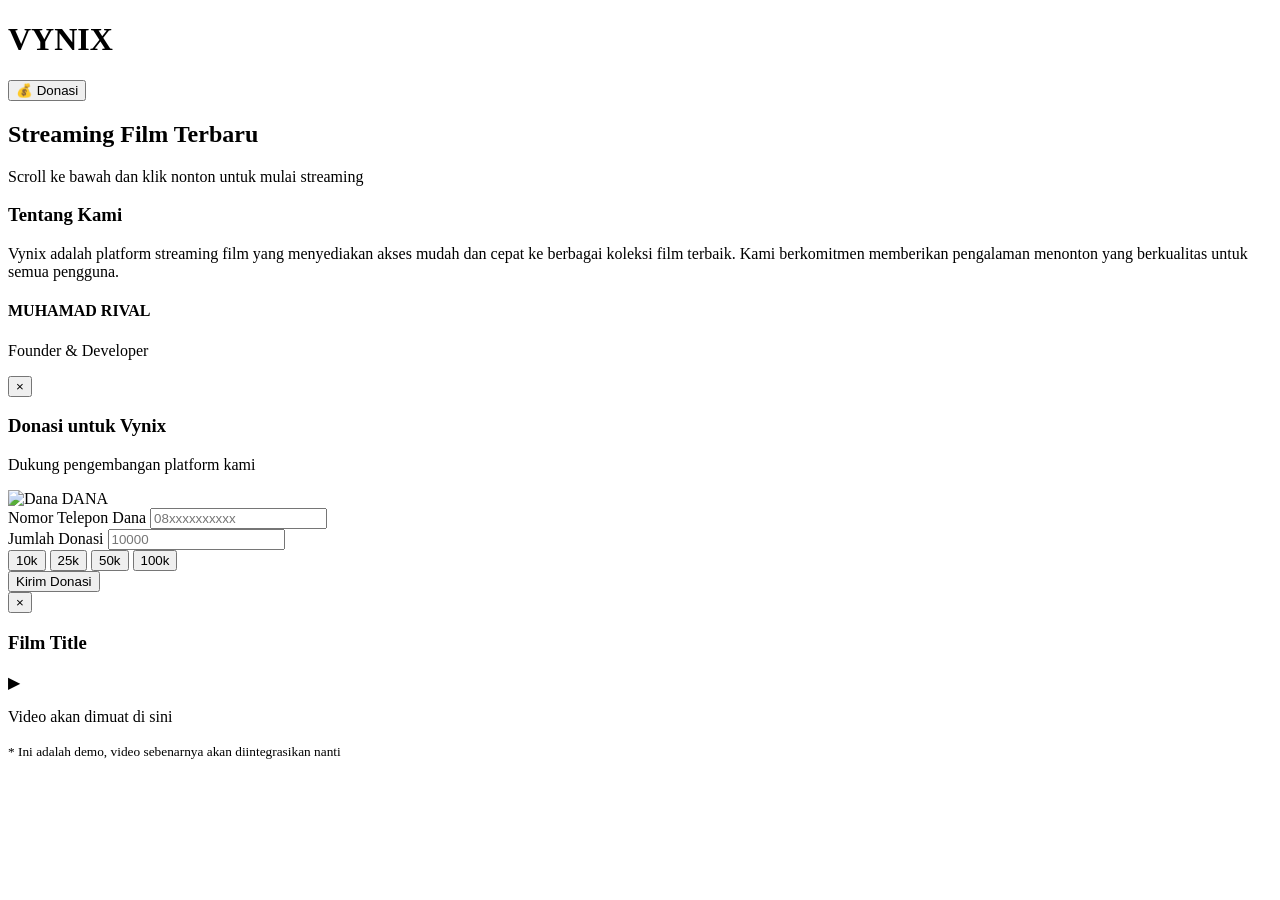
==== Index.html @ 9501a450 "Create Index.html" ====
<!DOCTYPE html>
<html lang="id">
<head>
  <meta charset="UTF-8" />
  <meta name="viewport" content="width=device-width, initial-scale=1.0" />
  <title>Vynix - Streaming Film</title>
  <link rel="stylesheet" href="style.css" />
  <link href="https://fonts.googleapis.com/css2?family=Orbitron:wght@400;700;900&family=Exo+2:wght@300;400;500;600;700&display=swap" rel="stylesheet" />
</head>
<body>
  <!-- Header -->
  <header class="header">
    <div class="container">
      <h1 class="logo">VYNIX</h1>
      <button class="donate-btn" id="donateBtn">
        <span class="donate-icon">💰</span>
        Donasi
      </button>
    </div>
  </header>

  <!-- Main Content -->
  <main class="main">
    <div class="container">
      <section class="hero">
        <h2 class="hero-title">Streaming Film Terbaru</h2>
        <p class="hero-subtitle">Scroll ke bawah dan klik nonton untuk mulai streaming</p>
      </section>

      <!-- Grid Film -->
      <section class="movies-grid" id="moviesGrid">
        <!-- Film akan muncul lewat JavaScript -->
      </section>
    </div>
  </main>

  <!-- Tentang Kami -->
  <section class="about">
    <div class="container">
      <h3 class="about-title">Tentang Kami</h3>
      <p class="about-text">
        Vynix adalah platform streaming film yang menyediakan akses mudah dan cepat ke berbagai koleksi film terbaik. Kami berkomitmen memberikan pengalaman menonton yang berkualitas untuk semua pengguna.
      </p>
      <div class="creator">
        <h4 class="creator-name">MUHAMAD RIVAL</h4>
        <p class="creator-title">Founder & Developer</p>
      </div>
    </div>
  </section>

  <!-- Modal Donasi -->
  <div class="modal-overlay" id="donationModal">
    <div class="modal-content">
      <button class="modal-close" id="closeModal">&times;</button>
      <div class="modal-header">
        <h3>Donasi untuk Vynix</h3>
        <p>Dukung pengembangan platform kami</p>
      </div>
      <div class="modal-body">
        <div class="donation-method">
          <div class="method-header">
            <img src="https://images.pexels.com/photos/6863183/pexels-photo-6863183.jpeg?auto=compress&cs=tinysrgb&w=100&h=100&fit=crop" alt="Dana" class="dana-logo" />
            <span class="method-name">DANA</span>
          </div>
          <form class="donation-form" id="donationForm">
            <div class="form-group">
              <label for="phoneNumber">Nomor Telepon Dana</label>
              <input type="tel" id="phoneNumber" placeholder="08xxxxxxxxxx" required />
            </div>
            <div class="form-group">
              <label for="amount">Jumlah Donasi</label>
              <input type="number" id="amount" placeholder="10000" min="1000" required />
            </div>
            <div class="quick-amounts">
              <button type="button" class="quick-amount" data-amount="10000">10k</button>
              <button type="button" class="quick-amount" data-amount="25000">25k</button>
              <button type="button" class="quick-amount" data-amount="50000">50k</button>
              <button type="button" class="quick-amount" data-amount="100000">100k</button>
            </div>
            <button type="submit" class="submit-btn">Kirim Donasi</button>
          </form>
        </div>
      </div>
    </div>
  </div>

  <!-- Video Player Modal -->
  <div class="video-modal" id="videoModal">
    <div class="video-container">
      <button class="video-close" id="closeVideo">&times;</button>
      <div class="video-header">
        <h3 id="videoTitle">Film Title</h3>
      </div>
      <div class="video-player">
        <div class="video-placeholder">
          <div class="play-button">▶</div>
          <p>Video akan dimuat di sini</p>
          <small>* Ini adalah demo, video sebenarnya akan diintegrasikan nanti</small>
        </div>
      </div>
    </div>
  </div>

  <!-- JS -->
  <script src="script.js"></script>
</body>
</html>
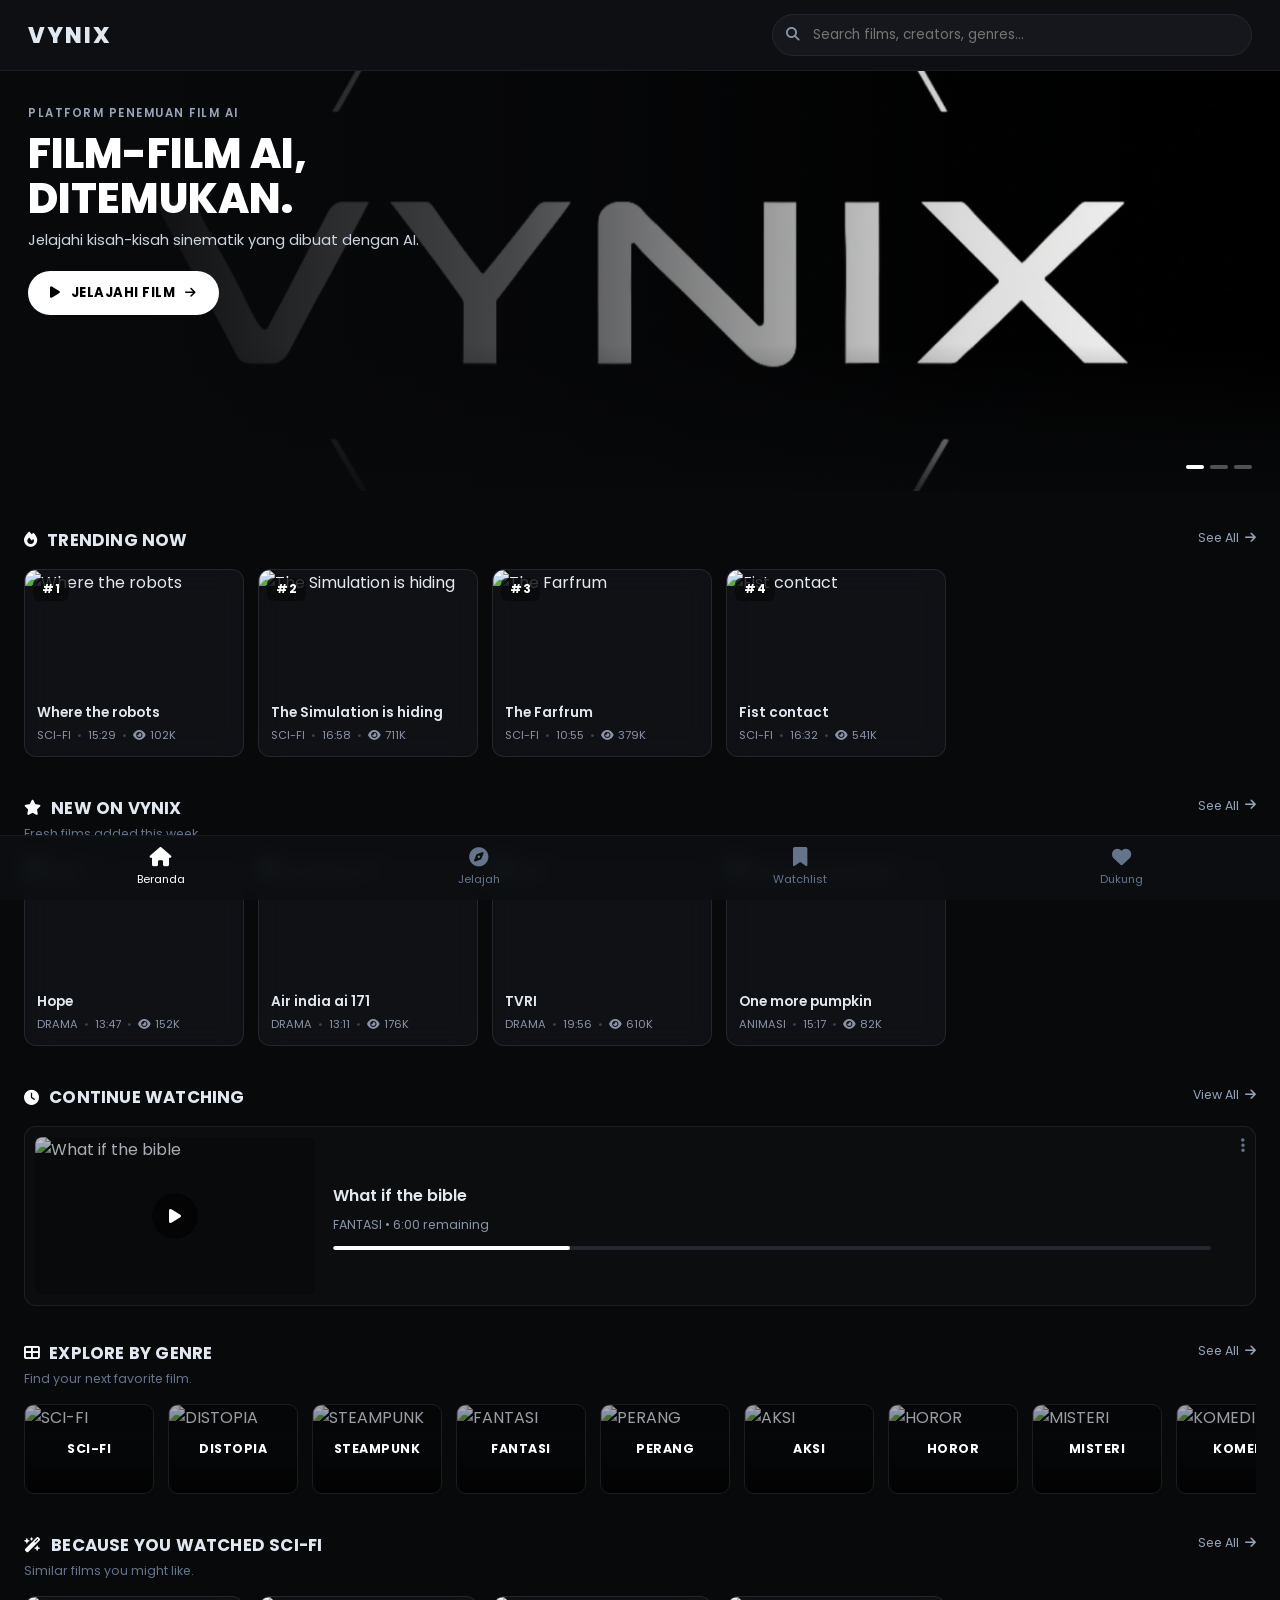
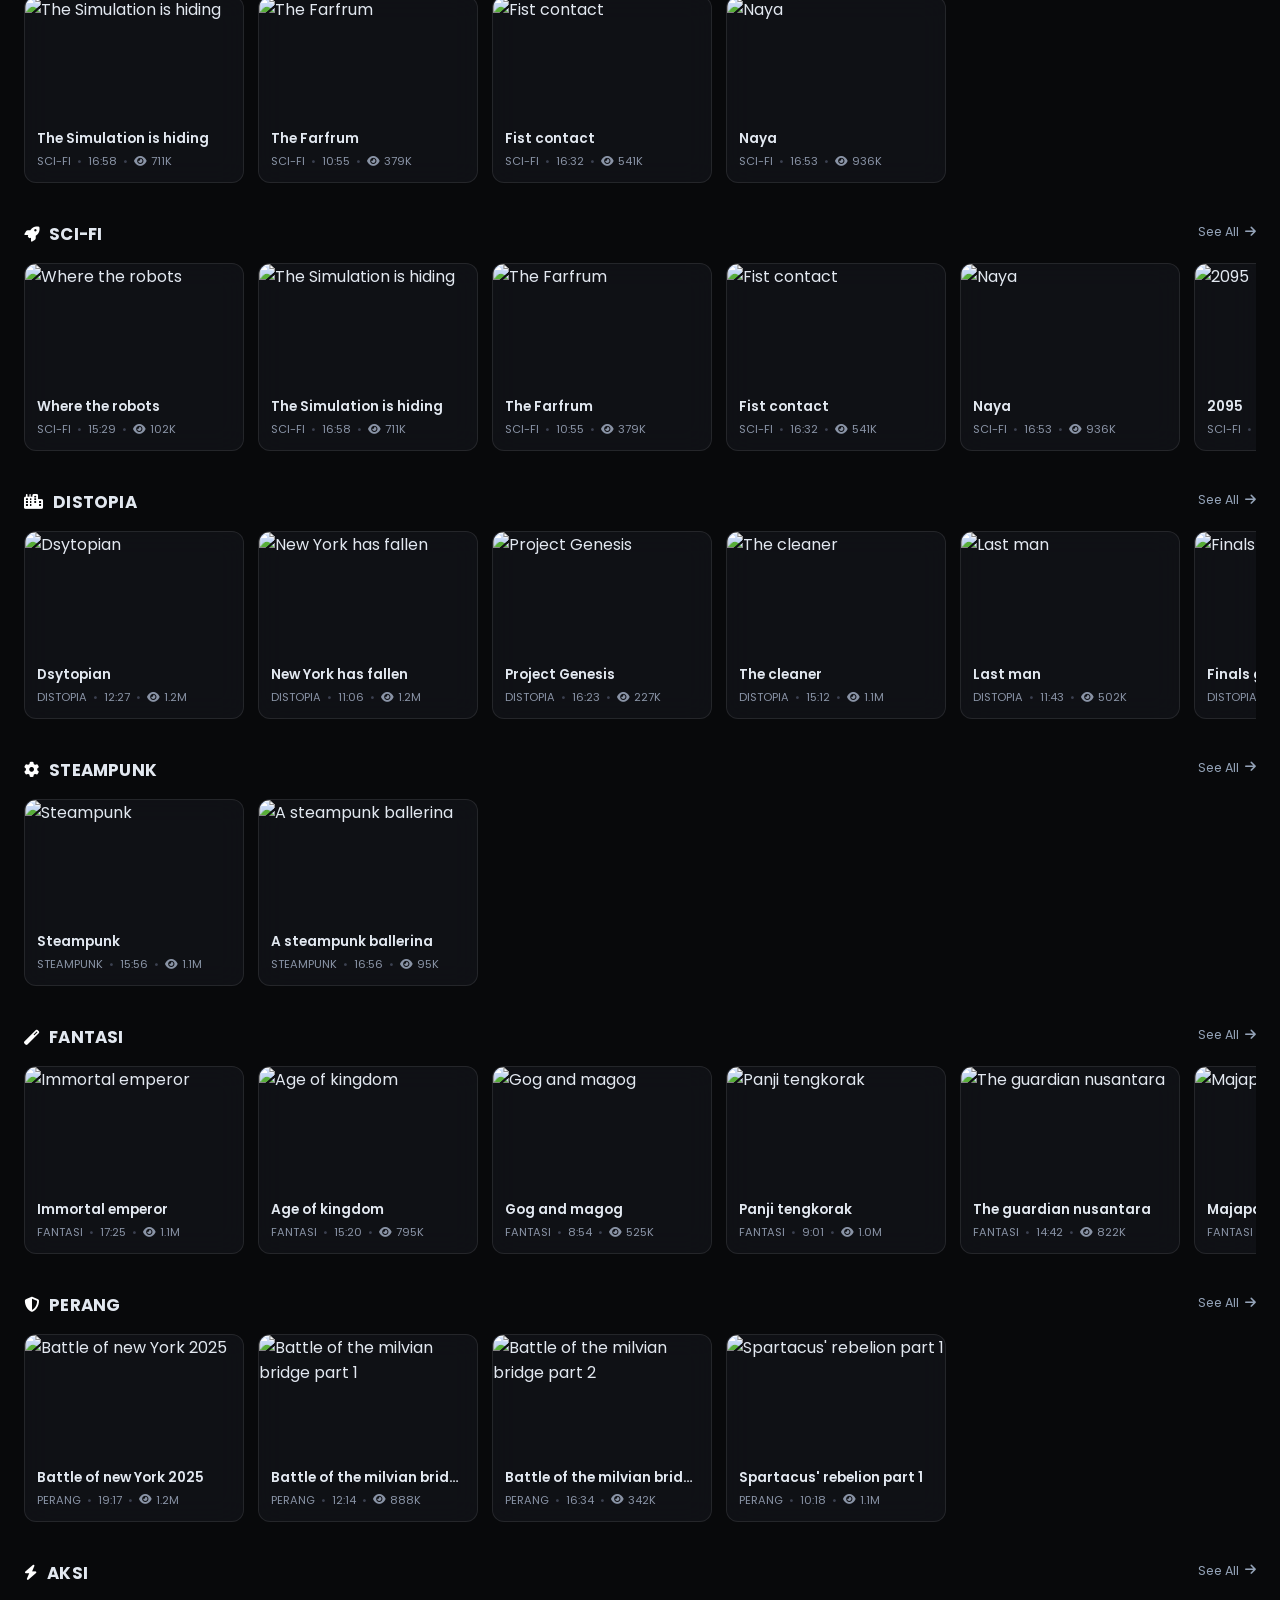
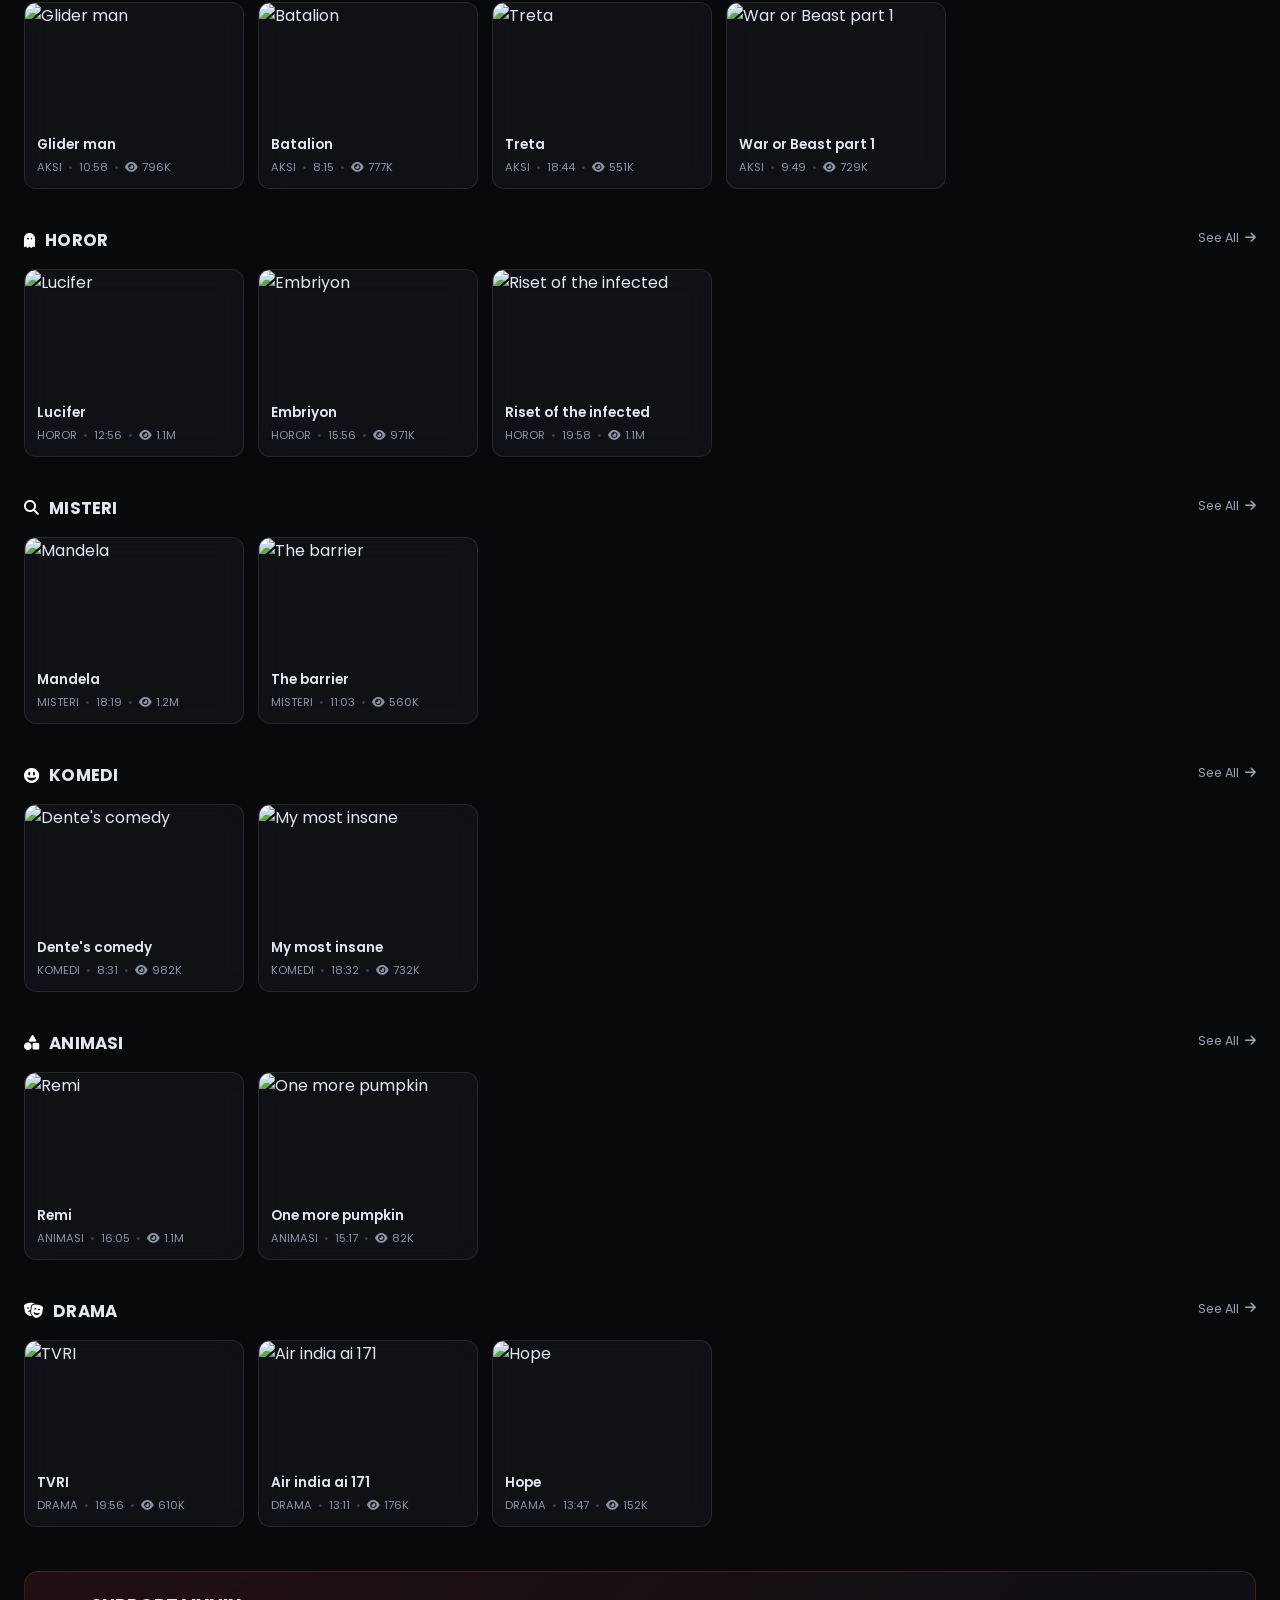
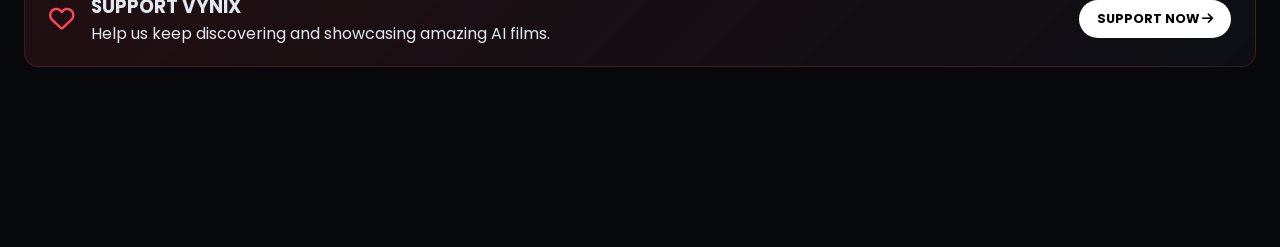
==== commit dfd6684b: "Create Index.html" ====
--- a/Index.html
+++ b/Index.html
@@ -1,107 +1,187 @@
 <!DOCTYPE html>
 <html lang="id">
 <head>
-  <meta charset="UTF-8" />
-  <meta name="viewport" content="width=device-width, initial-scale=1.0" />
-  <title>Vynix - Streaming Film</title>
-  <link rel="stylesheet" href="style.css" />
-  <link href="https://fonts.googleapis.com/css2?family=Orbitron:wght@400;700;900&family=Exo+2:wght@300;400;500;600;700&display=swap" rel="stylesheet" />
+    <meta charset="UTF-8">
+    <meta name="viewport" content="width=device-width, initial-scale=1.0">
+    <title>Vynix - AI Film Discovery Platform</title>
+    <!-- Font Poppins & Font Awesome -->
+    <link rel="preconnect" href="https://fonts.googleapis.com">
+    <link rel="preconnect" href="https://fonts.gstatic.com" crossorigin>
+    <link href="https://fonts.googleapis.com/css2?family=Poppins:wght@300;400;500;600;700;800&display=swap" rel="stylesheet">
+    <link rel="stylesheet" href="https://cdnjs.cloudflare.com/ajax/libs/font-awesome/6.4.0/css/all.min.css">
+    <link rel="stylesheet" href="style.css">
 </head>
-<body>
-  <!-- Header -->
-  <header class="header">
-    <div class="container">
-      <h1 class="logo">VYNIX</h1>
-      <button class="donate-btn" id="donateBtn">
-        <span class="donate-icon">💰</span>
-        Donasi
-      </button>
+<body data-theme='dark'>
+
+    <!-- HEADER -->
+    <header class="header">
+        <div class="logo">VYNIX</div>
+        <div class="header-search" id="headerSearchPill">
+            <i class="fas fa-search search-icon-inside"></i>
+            <input type="text" placeholder="Search films, creators, genres..." id="topSearchInput">
+        </div>
+        <button class="header-search-icon-btn" id="headerSearchIconBtn" aria-label="Search">
+            <i class="fas fa-search"></i>
+        </button>
+    </header>
+
+    <!-- BERANDA (MAIN VIEW) -->
+    <main class="main-content main-view" id="main-content">
+
+        <!-- HERO BANNER -->
+        <div class="hero-section">
+            <div class="hero-overlay"></div>
+            <img src="IMG_20260913_215136.jpg" alt="AI Films Discovered" class="hero-bg-img" onerror="this.src='https://img.youtube.com/vi/3vfhIeNHhv4/maxresdefault.jpg'">
+            <div class="hero-text-content">
+                <span class="hero-tag">PLATFORM PENEMUAN FILM AI</span>
+                <h1 class="hero-main-title">FILM-FILM AI,<br>DITEMUKAN.</h1>
+                <p class="hero-description">Jelajahi kisah-kisah sinematik yang dibuat dengan AI.</p>
+                <button class="btn-explore-hero hero-play-btn">
+                    <i class="fas fa-play"></i> JELAJAHI FILM <i class="fas fa-arrow-right hero-btn-arrow"></i>
+                </button>
+            </div>
+            <div class="hero-dots" id="heroDots">
+                <span class="dot active"></span>
+                <span class="dot"></span>
+                <span class="dot"></span>
+            </div>
+        </div>
+
+        <!-- CONTAINER UNTUK FILM DARI JSON (Trending, New, Continue, Genre, Recs, per-genre rows) -->
+        <div id="dynamic-home-content"></div>
+
+        <!-- SUPPORT VYNIX BANNER -->
+        <section class="support-banner-card">
+            <div class="support-banner-left">
+                <i class="far fa-heart support-heart-icon"></i>
+                <div>
+                    <h3>SUPPORT VYNIX</h3>
+                    <p>Help us keep discovering and showcasing amazing AI films.</p>
+                </div>
+            </div>
+            <a href="https://saweria.co/Telierlabs" target="_blank" rel="noopener noreferrer" class="btn-support-now">
+                SUPPORT NOW <i class="fas fa-arrow-right"></i>
+            </a>
+        </section>
+    </main>
+
+    <!-- HALAMAN JELAJAH -->
+    <div id="explore-page-view" class="main-view hidden-view">
+        <div class="search-bar-container" style="padding: 20px;">
+            <div class="header-search" style="width: 100%;">
+                <i class="fas fa-search search-icon-inside"></i>
+                <input type="text" id="searchInput" placeholder="Cari Genre: SCI-FI, FANTASI, HOROR...">
+            </div>
+        </div>
+        <div id="explore-content" style="padding: 0 20px 100px;"></div>
     </div>
-  </header>
 
-  <!-- Main Content -->
-  <main class="main">
-    <div class="container">
-      <section class="hero">
-        <h2 class="hero-title">Streaming Film Terbaru</h2>
-        <p class="hero-subtitle">Scroll ke bawah dan klik nonton untuk mulai streaming</p>
-      </section>
+    <!-- HALAMAN WATCHLIST -->
+    <div id="watchlist-page-view" class="main-view hidden-view">
+        <div class="watchlist-header">
+            <h2>Watchlist</h2>
+            <div class="watchlist-tabs" id="watchlistTabs">
+                <button class="watchlist-tab active" data-filter="all">Semua <span id="wlCountAll">0</span></button>
+                <button class="watchlist-tab" data-filter="unwatched">Belum Ditonton <span id="wlCountUnwatched">0</span></button>
+                <button class="watchlist-tab" data-filter="watched">Sudah Ditonton <span id="wlCountWatched">0</span></button>
+            </div>
+        </div>
+        <div id="watchlistListContainer" class="watchlist-list"></div>
+    </div>
 
-      <!-- Grid Film -->
-      <section class="movies-grid" id="moviesGrid">
-        <!-- Film akan muncul lewat JavaScript -->
-      </section>
+    <!-- HALAMAN DUKUNG -->
+    <div id="support-page-view" class="main-view hidden-view">
+        <div class="support-hero">
+            <!-- Ganti src di bawah ini dengan gambar hero khusus kamu -->
+            <img src="support-hero.jpg" alt="Dukung Vynix" class="support-hero-img" onerror="this.style.display='none'">
+            <div class="support-hero-overlay"></div>
+            <div class="support-hero-text">
+                <h1>DUKUNG VYNIX</h1>
+                <p>Setiap dukungan berarti. Terima kasih sudah menjadi bagian dari perjalanan ini.</p>
+            </div>
+        </div>
+
+        <div class="support-body">
+            <a href="https://saweria.co/Telierlabs" target="_blank" rel="noopener noreferrer" class="btn-support-main">
+                <i class="fas fa-gift"></i> Dukung Sekarang <i class="fas fa-arrow-right"></i>
+            </a>
+            <p class="support-via">via Saweria</p>
+
+            <div class="support-benefits">
+                <div class="support-benefit-item">
+                    <i class="fas fa-cubes"></i>
+                    <span>Bantu pengembangan platform</span>
+                </div>
+                <div class="support-benefit-item">
+                    <i class="fas fa-film"></i>
+                    <span>Tambah koleksi film AI</span>
+                </div>
+                <div class="support-benefit-item">
+                    <i class="fas fa-people-arrows"></i>
+                    <span>Dukung kreator independen</span>
+                </div>
+            </div>
+        </div>
     </div>
-  </main>
 
-  <!-- Tentang Kami -->
-  <section class="about">
-    <div class="container">
-      <h3 class="about-title">Tentang Kami</h3>
-      <p class="about-text">
-        Vynix adalah platform streaming film yang menyediakan akses mudah dan cepat ke berbagai koleksi film terbaik. Kami berkomitmen memberikan pengalaman menonton yang berkualitas untuk semua pengguna.
-      </p>
-      <div class="creator">
-        <h4 class="creator-name">MUHAMAD RIVAL</h4>
-        <p class="creator-title">Founder & Developer</p>
-      </div>
+    <!-- BOTTOM NAVIGATION -->
+    <nav class="bottom-nav">
+        <a href="#" class="nav-item active" id="navHomeBtn">
+            <i class="fas fa-home"></i>
+            <span>Beranda</span>
+        </a>
+        <a href="#" class="nav-item" id="navExploreBtn">
+            <i class="fas fa-compass"></i>
+            <span>Jelajah</span>
+        </a>
+        <a href="#" class="nav-item" id="navWatchlistBtn">
+            <i class="fas fa-bookmark"></i>
+            <span>Watchlist</span>
+        </a>
+        <a href="#" class="nav-item" id="navSupportBtn">
+            <i class="fas fa-heart"></i>
+            <span>Dukung</span>
+        </a>
+    </nav>
+
+    <!-- MODAL DETAIL / PLAYER -->
+    <div class="modal" id="videoModal">
+        <button class="modal-nav-arrow modal-nav-prev" id="modalPrevBtn" aria-label="Film sebelumnya"><i class="fas fa-chevron-left"></i></button>
+        <div class="modal-content">
+            <span class="close-modal" id="closeModal">&times;</span>
+
+            <div class="movie-details-view" id="movieDetailsView">
+                <div class="detail-poster-container">
+                    <img id="modalPoster" src="" alt="Poster Film" class="detail-poster">
+                </div>
+                <div class="detail-info">
+                    <h2 class="detail-title" id="modalTitle"></h2>
+                    <p class="detail-meta" id="modalMeta"></p>
+                    <p class="detail-description" id="modalDescription"></p>
+
+                    <button class="play-button" id="playMovieBtn">
+                        <i class="fas fa-play"></i> Tonton Sekarang
+                    </button>
+                    <button class="watchlist-button" id="watchlistBtn">
+                        <i class="far fa-heart" id="watchlistBtnIcon"></i> <span id="watchlistBtnLabel">Simpan ke Watchlist</span>
+                    </button>
+
+                    <div class="more-like-this" id="moreLikeThisSection">
+                        <h3 class="more-like-this-title">MORE LIKE THIS</h3>
+                        <div class="cards-row" id="moreLikeThisRow"></div>
+                    </div>
+                </div>
+            </div>
+
+            <div class="player-view hidden-view" id="playerView">
+                <div class="player-container">
+                    <iframe class="player-iframe" id="videoPlayer" src="" frameborder="0" allow="accelerometer; autoplay; clipboard-write; encrypted-media; gyroscope; picture-in-picture" allowfullscreen></iframe>
+                </div>
+            </div>
+        </div>
+        <button class="modal-nav-arrow modal-nav-next" id="modalNextBtn" aria-label="Film berikutnya"><i class="fas fa-chevron-right"></i></button>
     </div>
-  </section>
 
-  <!-- Modal Donasi -->
-  <div class="modal-overlay" id="donationModal">
-    <div class="modal-content">
-      <button class="modal-close" id="closeModal">&times;</button>
-      <div class="modal-header">
-        <h3>Donasi untuk Vynix</h3>
-        <p>Dukung pengembangan platform kami</p>
-      </div>
-      <div class="modal-body">
-        <div class="donation-method">
-          <div class="method-header">
-            <img src="https://images.pexels.com/photos/6863183/pexels-photo-6863183.jpeg?auto=compress&cs=tinysrgb&w=100&h=100&fit=crop" alt="Dana" class="dana-logo" />
-            <span class="method-name">DANA</span>
-          </div>
-          <form class="donation-form" id="donationForm">
-            <div class="form-group">
-              <label for="phoneNumber">Nomor Telepon Dana</label>
-              <input type="tel" id="phoneNumber" placeholder="08xxxxxxxxxx" required />
-            </div>
-            <div class="form-group">
-              <label for="amount">Jumlah Donasi</label>
-              <input type="number" id="amount" placeholder="10000" min="1000" required />
-            </div>
-            <div class="quick-amounts">
-              <button type="button" class="quick-amount" data-amount="10000">10k</button>
-              <button type="button" class="quick-amount" data-amount="25000">25k</button>
-              <button type="button" class="quick-amount" data-amount="50000">50k</button>
-              <button type="button" class="quick-amount" data-amount="100000">100k</button>
-            </div>
-            <button type="submit" class="submit-btn">Kirim Donasi</button>
-          </form>
-        </div>
-      </div>
-    </div>
-  </div>
-
-  <!-- Video Player Modal -->
-  <div class="video-modal" id="videoModal">
-    <div class="video-container">
-      <button class="video-close" id="closeVideo">&times;</button>
-      <div class="video-header">
-        <h3 id="videoTitle">Film Title</h3>
-      </div>
-      <div class="video-player">
-        <div class="video-placeholder">
-          <div class="play-button">▶</div>
-          <p>Video akan dimuat di sini</p>
-          <small>* Ini adalah demo, video sebenarnya akan diintegrasikan nanti</small>
-        </div>
-      </div>
-    </div>
-  </div>
-
-  <!-- JS -->
-  <script src="script.js"></script>
+    <script src="script.js"></script>
 </body>
 </html>
--- a/style.css
+++ b/style.css
@@ -0,0 +1,646 @@
+/* ================= GLOBAL STYLING ================= */
+* {
+    box-sizing: border-box;
+    margin: 0;
+    padding: 0;
+    font-family: 'Poppins', sans-serif;
+}
+
+body[data-theme='dark'] {
+    background-color: #08090b;
+    color: #e2e8f0;
+    padding-bottom: 80px; /* Ruang untuk bottom nav */
+}
+
+::-webkit-scrollbar { height: 8px; width: 8px; }
+::-webkit-scrollbar-thumb { background: #23262f; border-radius: 8px; }
+::-webkit-scrollbar-track { background: transparent; }
+
+/* Header Search */
+.header {
+    display: flex;
+    align-items: center;
+    justify-content: space-between;
+    padding: 14px 28px;
+    background: #0d0f12;
+    border-bottom: 1px solid #1a1d24;
+    position: sticky;
+    top: 0;
+    z-index: 100;
+    gap: 20px;
+}
+
+.logo {
+    font-size: 1.4rem;
+    font-weight: 800;
+    letter-spacing: 2px;
+    white-space: nowrap;
+}
+
+.header-search {
+    position: relative;
+    flex: 1;
+    max-width: 480px;
+}
+
+.header-search input {
+    width: 100%;
+    background: #15171c;
+    border: 1px solid #23262f;
+    padding: 10px 16px 10px 40px;
+    border-radius: 24px;
+    color: #fff;
+    font-size: 0.85rem;
+    outline: none;
+    transition: border-color 0.2s;
+}
+
+.header-search input:focus { border-color: #3b4150; }
+
+.search-icon-inside {
+    position: absolute;
+    left: 14px;
+    top: 50%;
+    transform: translateY(-50%);
+    color: #8a94a6;
+    font-size: 0.85rem;
+}
+
+.header-search-icon-btn {
+    display: none;
+    background: #15171c;
+    border: 1px solid #23262f;
+    color: #d1d5db;
+    width: 40px;
+    height: 40px;
+    border-radius: 50%;
+    align-items: center;
+    justify-content: center;
+    font-size: 1rem;
+    cursor: pointer;
+    flex-shrink: 0;
+}
+
+@media (max-width: 600px) {
+    .header-search { display: none; }
+    .header-search-icon-btn { display: flex; }
+}
+
+/* ================= HERO (edge-to-edge cinematic banner) ================= */
+.hero-section {
+    position: relative;
+    height: min(52vw, 420px);
+    min-height: 220px;
+    overflow: hidden;
+    margin: 0 0 36px;
+}
+
+.hero-bg-img {
+    width: 100%;
+    height: 100%;
+    object-fit: cover;
+}
+
+.hero-overlay {
+    position: absolute;
+    inset: 0;
+    background: linear-gradient(90deg, #08090b 8%, rgba(8,9,11,0.75) 40%, rgba(8,9,11,0.15) 75%, transparent 100%),
+                linear-gradient(0deg, rgba(8,9,11,0.85) 0%, transparent 35%);
+}
+
+.hero-text-content {
+    position: absolute;
+    left: 28px;
+    top: 28px;
+    max-width: 520px;
+    z-index: 2;
+}
+
+.hero-tag {
+    font-size: 0.72rem;
+    letter-spacing: 1.5px;
+    color: #9aa4b8;
+    font-weight: 600;
+}
+
+.hero-main-title {
+    font-size: clamp(1.8rem, 6vw, 2.6rem);
+    font-weight: 800;
+    line-height: 1.08;
+    margin: 8px 0;
+    color: #ffffff;
+}
+
+.hero-description {
+    font-size: 0.92rem;
+    color: #cbd5e1;
+    margin-bottom: 20px;
+}
+
+.btn-explore-hero {
+    background: #ffffff;
+    color: #000000;
+    border: none;
+    padding: 12px 22px;
+    border-radius: 25px;
+    font-weight: 700;
+    font-size: 0.82rem;
+    letter-spacing: 0.5px;
+    cursor: pointer;
+    display: inline-flex;
+    align-items: center;
+    gap: 10px;
+    transition: transform 0.2s;
+}
+
+.btn-explore-hero:hover { transform: scale(1.04); }
+.hero-btn-arrow { font-size: 0.75rem; }
+
+.hero-dots {
+    position: absolute;
+    right: 28px;
+    bottom: 22px;
+    display: flex;
+    gap: 6px;
+    z-index: 2;
+}
+
+.dot {
+    width: 18px;
+    height: 4px;
+    background: rgba(255,255,255,0.3);
+    border-radius: 2px;
+}
+
+.dot.active { background: #ffffff; }
+
+/* ================= SECTION COMMON ================= */
+.content-section {
+    margin: 0 auto 34px;
+    padding: 0 24px;
+    max-width: 1440px;
+    box-sizing: border-box;
+}
+
+.section-header {
+    display: flex;
+    justify-content: space-between;
+    align-items: flex-start;
+    margin-bottom: 16px;
+    gap: 12px;
+}
+
+.section-title {
+    font-size: 1.05rem;
+    font-weight: 700;
+    letter-spacing: 0.2px;
+    display: flex;
+    align-items: center;
+    gap: 10px;
+}
+
+.section-title i { color: #ffffff; font-size: 0.95rem; }
+
+.section-subtitle {
+    font-size: 0.78rem;
+    color: #64748b;
+    margin-top: 4px;
+}
+
+.see-all-link {
+    color: #94a3b8;
+    text-decoration: none;
+    font-size: 0.78rem;
+    white-space: nowrap;
+    display: inline-flex;
+    align-items: center;
+    gap: 6px;
+    margin-top: 2px;
+}
+
+/* ================= MOVIE CARD GRID ================= */
+.cards-grid {
+    display: grid;
+    gap: 16px;
+}
+
+.grid-4 {
+    grid-template-columns: repeat(auto-fit, minmax(150px, 1fr));
+}
+
+/* Baris film di beranda (Trending, New, per-genre, rekomendasi):
+   1 baris, scroll ke samping — tidak pernah wrap ke bawah. */
+.cards-row {
+    display: flex;
+    gap: 14px;
+    overflow-x: auto;
+    scroll-snap-type: x proximity;
+    padding-bottom: 4px;
+    scrollbar-width: none;
+}
+
+.cards-row::-webkit-scrollbar { display: none; }
+
+.cards-row .movie-card {
+    flex: 0 0 auto;
+    width: 47%;
+    max-width: 230px;
+    scroll-snap-align: start;
+}
+
+@media (min-width: 560px) {
+    .cards-row .movie-card { width: 220px; }
+}
+
+.movie-card {
+    background: rgba(22, 25, 32, 0.55);
+    backdrop-filter: blur(14px);
+    -webkit-backdrop-filter: blur(14px);
+    border-radius: 12px;
+    overflow: hidden;
+    border: 1px solid rgba(255, 255, 255, 0.09);
+    cursor: pointer;
+    position: relative;
+    transition: transform 0.25s ease, border-color 0.25s ease;
+}
+
+.movie-card:hover {
+    transform: translateY(-4px);
+    border-color: rgba(255, 255, 255, 0.2);
+}
+
+.card-thumb {
+    position: relative;
+    aspect-ratio: 16/9;
+    overflow: hidden;
+}
+
+.card-thumb img {
+    width: 100%;
+    height: 100%;
+    object-fit: cover;
+    transition: transform 0.3s ease;
+}
+
+.movie-card:hover .card-thumb img { transform: scale(1.05); }
+
+.hover-play {
+    position: absolute;
+    inset: 0;
+    background: rgba(0,0,0,0.5);
+    display: flex;
+    align-items: center;
+    justify-content: center;
+    font-size: 2rem;
+    color: white;
+    opacity: 0;
+    transition: opacity 0.3s ease;
+}
+
+.movie-card:hover .hover-play { opacity: 1; }
+
+.rank-badge {
+    position: absolute;
+    top: 8px;
+    left: 8px;
+    background: rgba(8,9,11,0.8);
+    color: #ffffff;
+    font-size: 0.72rem;
+    font-weight: 700;
+    padding: 3px 9px;
+    border-radius: 6px;
+    letter-spacing: 0.5px;
+    z-index: 2;
+}
+
+.card-info { padding: 10px 12px 12px; }
+
+.card-info h3 {
+    font-size: 0.85rem;
+    font-weight: 600;
+    margin-bottom: 4px;
+    white-space: nowrap;
+    overflow: hidden;
+    text-overflow: ellipsis;
+}
+
+.card-info .meta {
+    font-size: 0.7rem;
+    color: #8a94a6;
+    display: flex;
+    align-items: center;
+    gap: 6px;
+    flex-wrap: wrap;
+}
+
+.card-info .meta .meta-sep { color: #3b4150; }
+.card-info .meta .meta-views { display: inline-flex; align-items: center; gap: 4px; }
+
+/* ================= CONTINUE WATCHING ================= */
+.continue-watching-card {
+    display: flex;
+    align-items: stretch;
+    gap: 18px;
+    background: rgba(255,255,255,0.02);
+    border: 1px solid rgba(255,255,255,0.07);
+    border-radius: 12px;
+    padding: 10px;
+    cursor: pointer;
+}
+
+.continue-thumb {
+    position: relative;
+    width: 42%;
+    max-width: 280px;
+    aspect-ratio: 16/9;
+    border-radius: 8px;
+    overflow: hidden;
+    flex-shrink: 0;
+}
+
+.continue-thumb img { width: 100%; height: 100%; object-fit: cover; }
+
+.continue-play-btn {
+    position: absolute;
+    inset: 0;
+    display: flex;
+    align-items: center;
+    justify-content: center;
+    background: rgba(0,0,0,0.25);
+}
+
+.continue-play-btn i {
+    width: 46px;
+    height: 46px;
+    border-radius: 50%;
+    background: rgba(0,0,0,0.55);
+    color: #fff;
+    display: flex;
+    align-items: center;
+    justify-content: center;
+    font-size: 1rem;
+}
+
+.continue-info {
+    flex: 1;
+    display: flex;
+    flex-direction: column;
+    justify-content: center;
+    gap: 8px;
+    padding-right: 12px;
+    min-width: 0;
+}
+
+.continue-info h3 { font-size: 1rem; font-weight: 600; }
+.continue-info .meta { font-size: 0.78rem; color: #8a94a6; }
+
+.continue-options { color: #64748b; align-self: flex-start; }
+
+.progress-track {
+    width: 100%;
+    height: 4px;
+    background: #23262f;
+    border-radius: 4px;
+    overflow: hidden;
+    margin-top: 4px;
+}
+
+.progress-fill {
+    height: 100%;
+    background: #ffffff;
+    border-radius: 4px;
+}
+
+/* ================= GENRE TILES ================= */
+.genre-scroll {
+    display: flex;
+    gap: 14px;
+    overflow-x: auto;
+    padding-bottom: 4px;
+    scrollbar-width: none;
+}
+
+.genre-scroll::-webkit-scrollbar { display: none; }
+
+.genre-tile {
+    position: relative;
+    flex: 0 0 130px;
+    height: 90px;
+    border-radius: 10px;
+    overflow: hidden;
+    cursor: pointer;
+    border: 1px solid rgba(255,255,255,0.08);
+}
+
+.genre-tile img {
+    width: 100%;
+    height: 100%;
+    object-fit: cover;
+    transition: transform 0.3s ease;
+}
+
+.genre-tile:hover img { transform: scale(1.08); }
+
+.genre-tile-overlay {
+    position: absolute;
+    inset: 0;
+    background: linear-gradient(0deg, rgba(0,0,0,0.75) 0%, rgba(0,0,0,0.25) 60%, rgba(0,0,0,0.35) 100%);
+    display: flex;
+    align-items: center;
+    justify-content: center;
+}
+
+.genre-tile-label {
+    color: #fff;
+    font-size: 0.78rem;
+    font-weight: 700;
+    letter-spacing: 0.5px;
+}
+
+/* ================= SUPPORT VYNIX BANNER ================= */
+.support-banner-card {
+    margin: 40px auto 100px;
+    max-width: 1440px;
+    width: calc(100% - 48px);
+    box-sizing: border-box;
+    background: linear-gradient(135deg, rgba(255, 71, 87, 0.1) 0%, rgba(15, 17, 23, 0.8) 100%);
+    border: 1px solid rgba(255, 71, 87, 0.2);
+    border-radius: 14px;
+    padding: 20px 24px;
+    display: flex;
+    justify-content: space-between;
+    align-items: center;
+}
+
+.support-banner-left { display: flex; align-items: center; gap: 16px; }
+.support-heart-icon { font-size: 1.6rem; color: #ff4757; }
+
+.btn-support-now {
+    background: #ffffff;
+    color: #000000;
+    text-decoration: none;
+    padding: 10px 18px;
+    border-radius: 20px;
+    font-weight: 700;
+    font-size: 0.8rem;
+    transition: background 0.3s;
+    white-space: nowrap;
+}
+.btn-support-now:hover { background: #cbd5e1; }
+
+/* ================= BOTTOM NAV ================= */
+.bottom-nav {
+    position: fixed;
+    bottom: 0;
+    left: 0;
+    right: 0;
+    height: 65px;
+    background: rgba(13, 15, 18, 0.92);
+    backdrop-filter: blur(10px);
+    -webkit-backdrop-filter: blur(10px);
+    display: flex;
+    justify-content: space-around;
+    align-items: center;
+    border-top: 1px solid rgba(255, 255, 255, 0.05);
+    z-index: 1000;
+}
+
+.nav-item {
+    display: flex;
+    flex-direction: column;
+    align-items: center;
+    color: #64748b;
+    text-decoration: none;
+    font-size: 0.7rem;
+    gap: 4px;
+    transition: color 0.3s;
+}
+
+.nav-item i { font-size: 1.2rem; }
+.nav-item.active, .nav-item:hover { color: #ffffff; }
+
+/* ================= MODALS ================= */
+.modal {
+    display: none;
+    position: fixed;
+    z-index: 9999;
+    left: 0;
+    top: 0;
+    width: 100%;
+    height: 100%;
+    background-color: rgba(0, 0, 0, 0.85);
+    backdrop-filter: blur(5px);
+    align-items: center;
+    justify-content: center;
+}
+
+.modal-content {
+    background-color: #0f1117;
+    margin: auto;
+    padding: 0;
+    border-radius: 12px;
+    width: 90%;
+    max-width: 600px;
+    position: relative;
+    overflow: hidden;
+    border: 1px solid #1e222d;
+}
+
+.close-modal {
+    color: #aaa;
+    position: absolute;
+    top: 10px;
+    right: 15px;
+    font-size: 28px;
+    font-weight: bold;
+    cursor: pointer;
+    z-index: 10;
+}
+
+.close-modal:hover { color: white; }
+
+.detail-poster-container { width: 100%; aspect-ratio: 16/9; }
+.detail-poster { width: 100%; height: 100%; object-fit: cover; }
+.detail-info { padding: 20px; }
+.detail-title { margin-top: 0; font-size: 1.4rem; }
+
+.modal-genre-tag {
+    display: inline-block;
+    background: #1e222d;
+    padding: 4px 10px;
+    border-radius: 4px;
+    font-size: 0.75rem;
+    margin: 10px 0;
+}
+
+.detail-description {
+    font-size: 0.9rem;
+    color: #cbd5e1;
+    line-height: 1.5;
+    margin-bottom: 20px;
+}
+
+.play-button {
+    background-color: white;
+    color: black;
+    border: none;
+    padding: 12px 24px;
+    font-size: 1rem;
+    font-weight: bold;
+    border-radius: 24px;
+    cursor: pointer;
+    width: 100%;
+    display: flex;
+    justify-content: center;
+    align-items: center;
+    gap: 10px;
+}
+
+.player-container {
+    position: relative;
+    padding-bottom: 56.25%;
+    height: 0;
+    overflow: hidden;
+}
+
+.player-iframe {
+    position: absolute;
+    top: 0;
+    left: 0;
+    width: 100%;
+    height: 100%;
+}
+
+.hidden-view { display: none !important; }
+
+/* ================= DESKTOP / WIDE SCREENS ================= */
+/* Content stays comfortably centered on large monitors while the hero,
+   header and bottom nav keep bleeding edge-to-edge. */
+@media (min-width: 1500px) {
+    .header { padding-left: calc((100% - 1440px) / 2); padding-right: calc((100% - 1440px) / 2); }
+    .hero-text-content { left: max(28px, calc((100% - 1440px) / 2)); }
+}
+
+/* ================= RESPONSIVENESS ================= */
+@media (max-width: 768px) {
+    .header { padding: 12px 16px; gap: 12px; }
+    .content-section { padding: 0 16px; }
+    .support-banner-card {
+        flex-direction: column;
+        text-align: center;
+        gap: 15px;
+        width: calc(100% - 32px);
+        margin: 34px auto 100px;
+    }
+    .continue-watching-card { flex-direction: column; }
+    .continue-thumb { width: 100%; max-width: none; }
+    .continue-info { padding-right: 0; }
+    .hero-text-content { left: 16px; top: 16px; max-width: 78%; }
+    .hero-tag { font-size: 0.62rem; }
+    .hero-main-title { font-size: 1.45rem; margin: 6px 0; }
+    .hero-description { font-size: 0.75rem; margin-bottom: 12px; }
+    .btn-explore-hero { padding: 8px 16px; font-size: 0.7rem; gap: 7px; }
+    .hero-dots { bottom: 14px; right: 16px; }
+}
+
+
